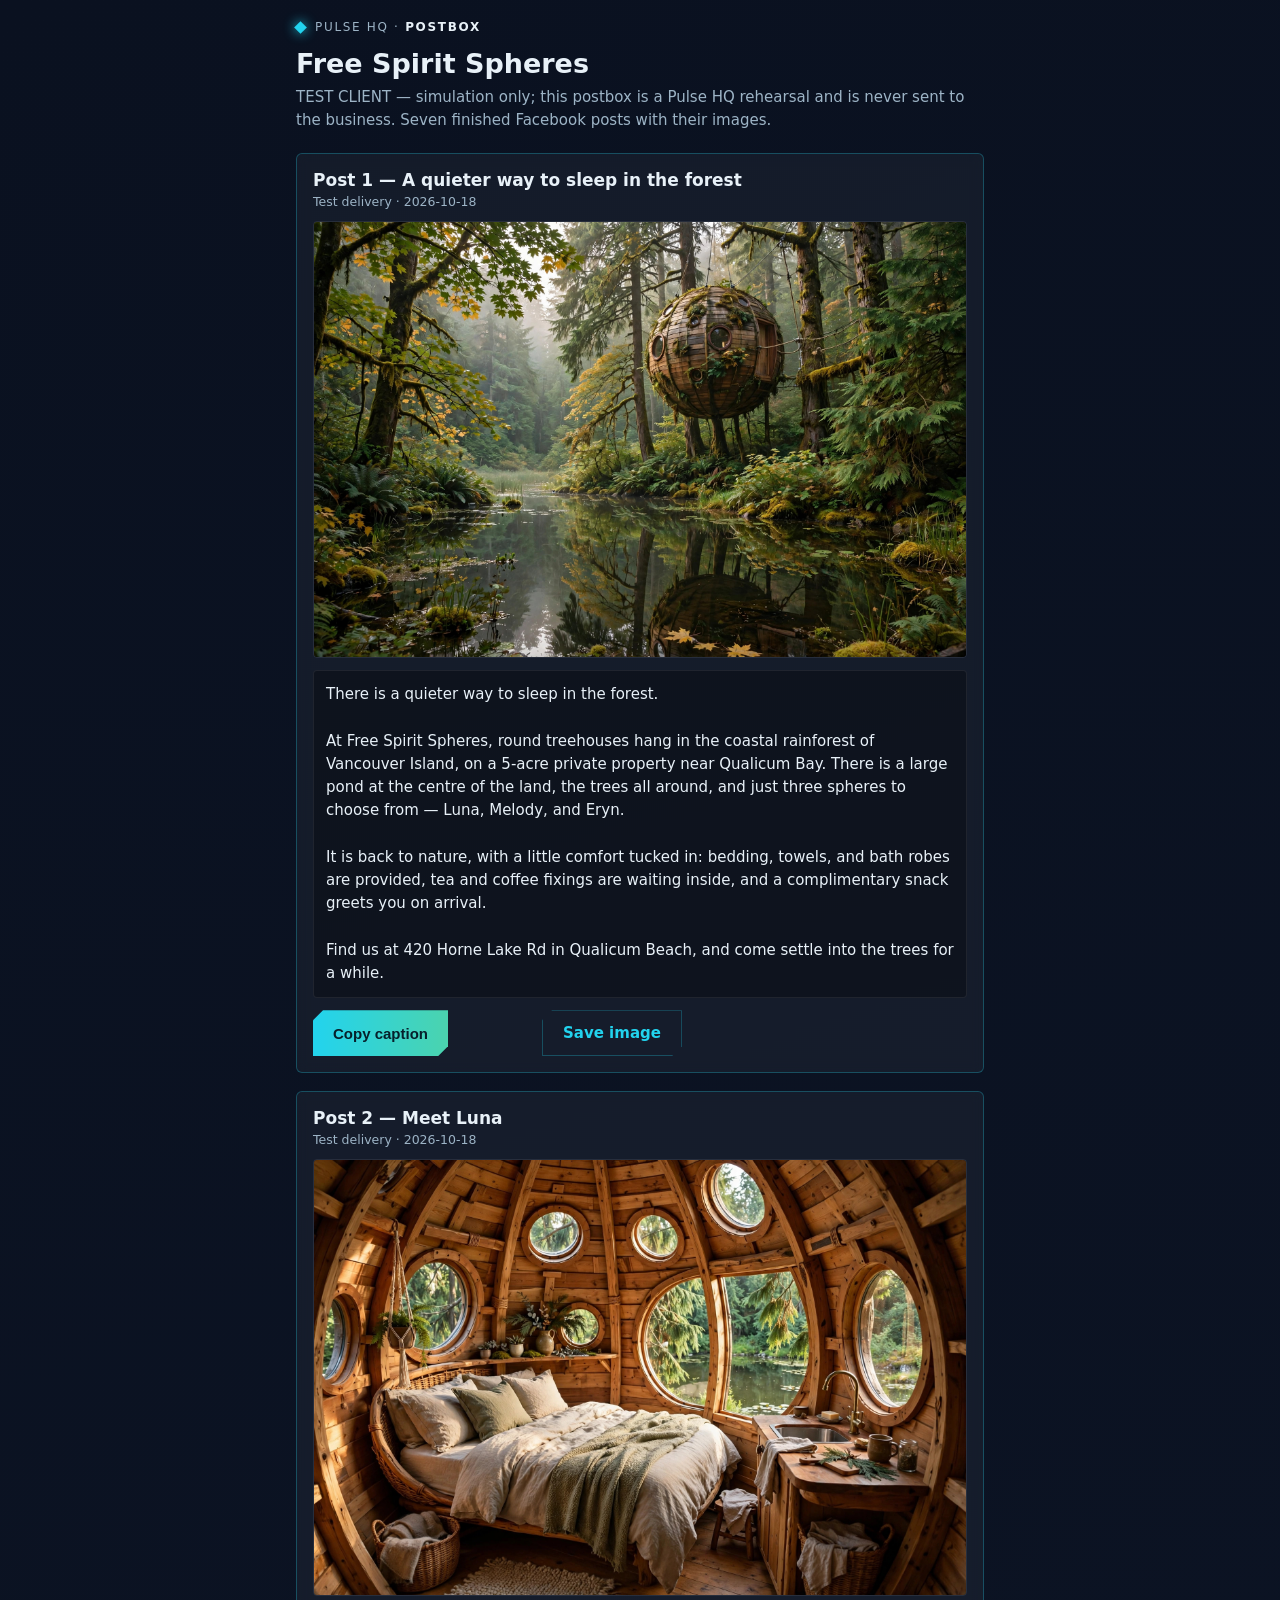
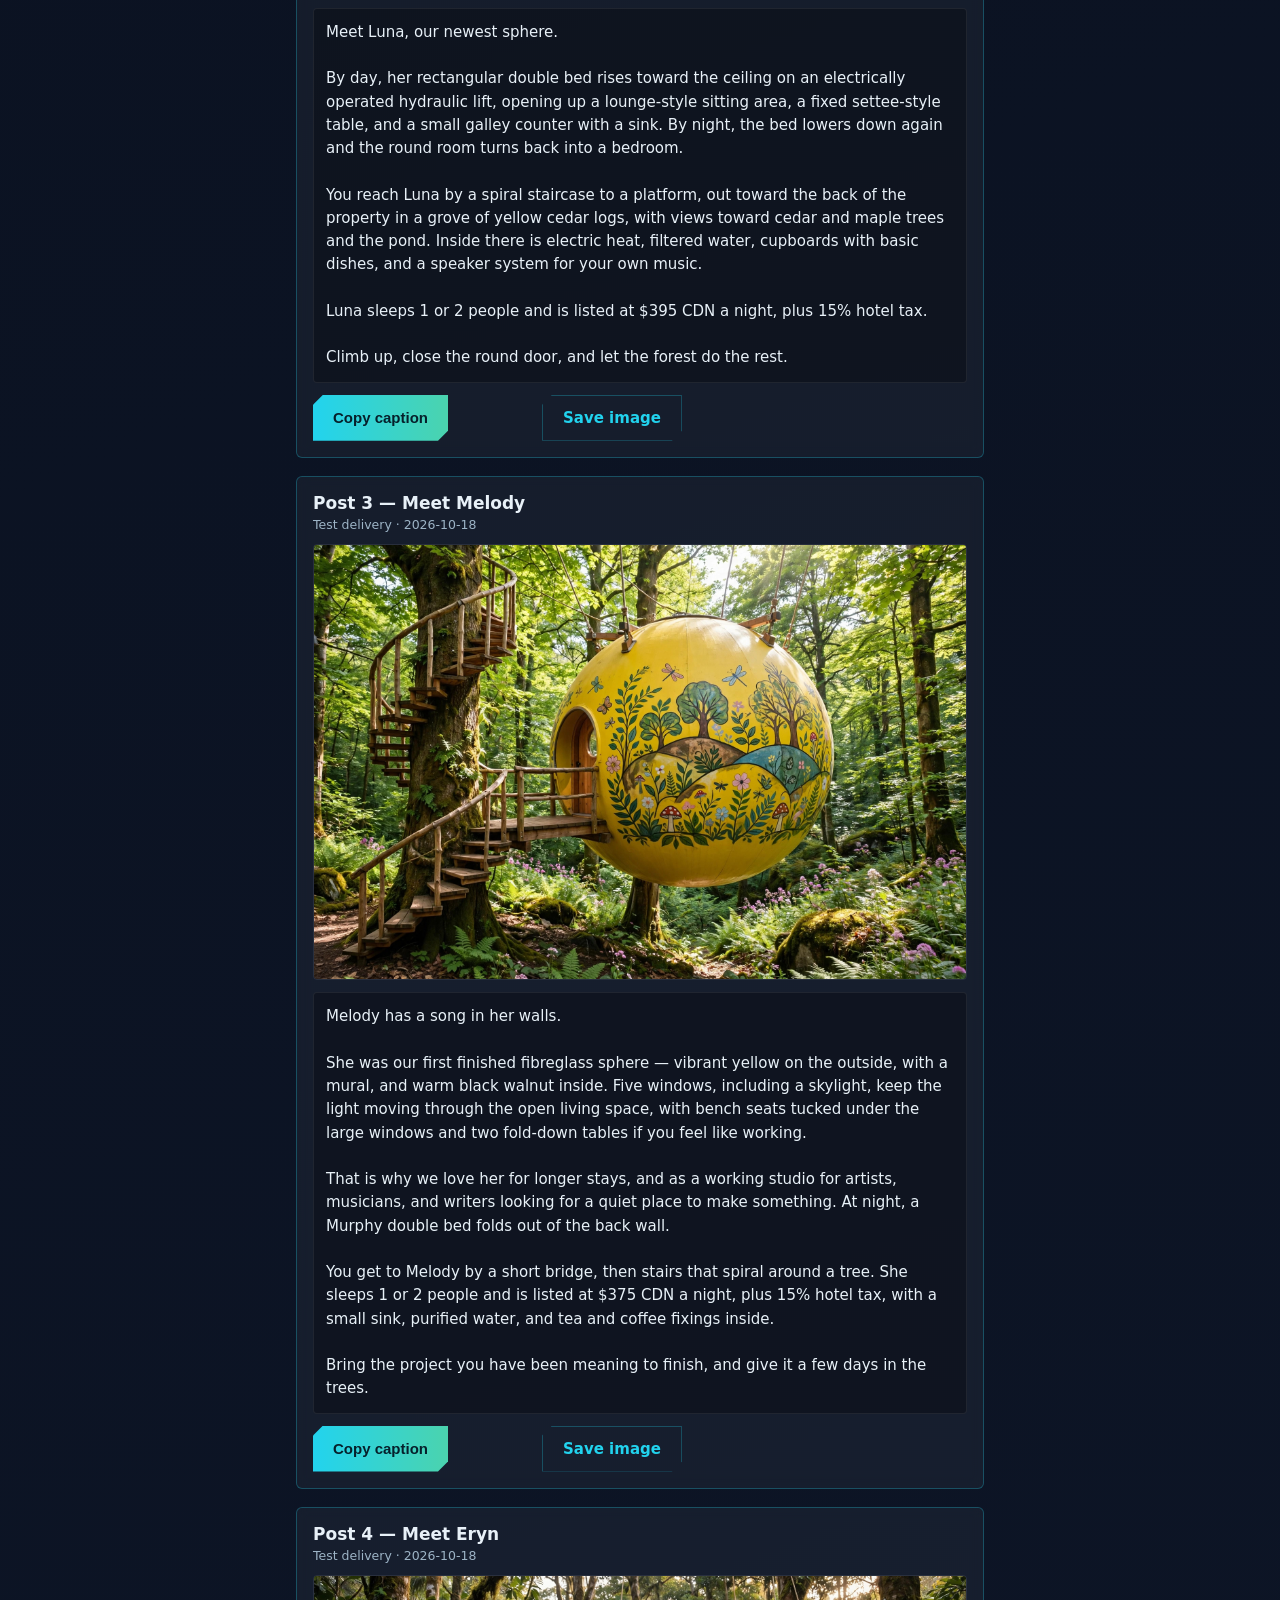
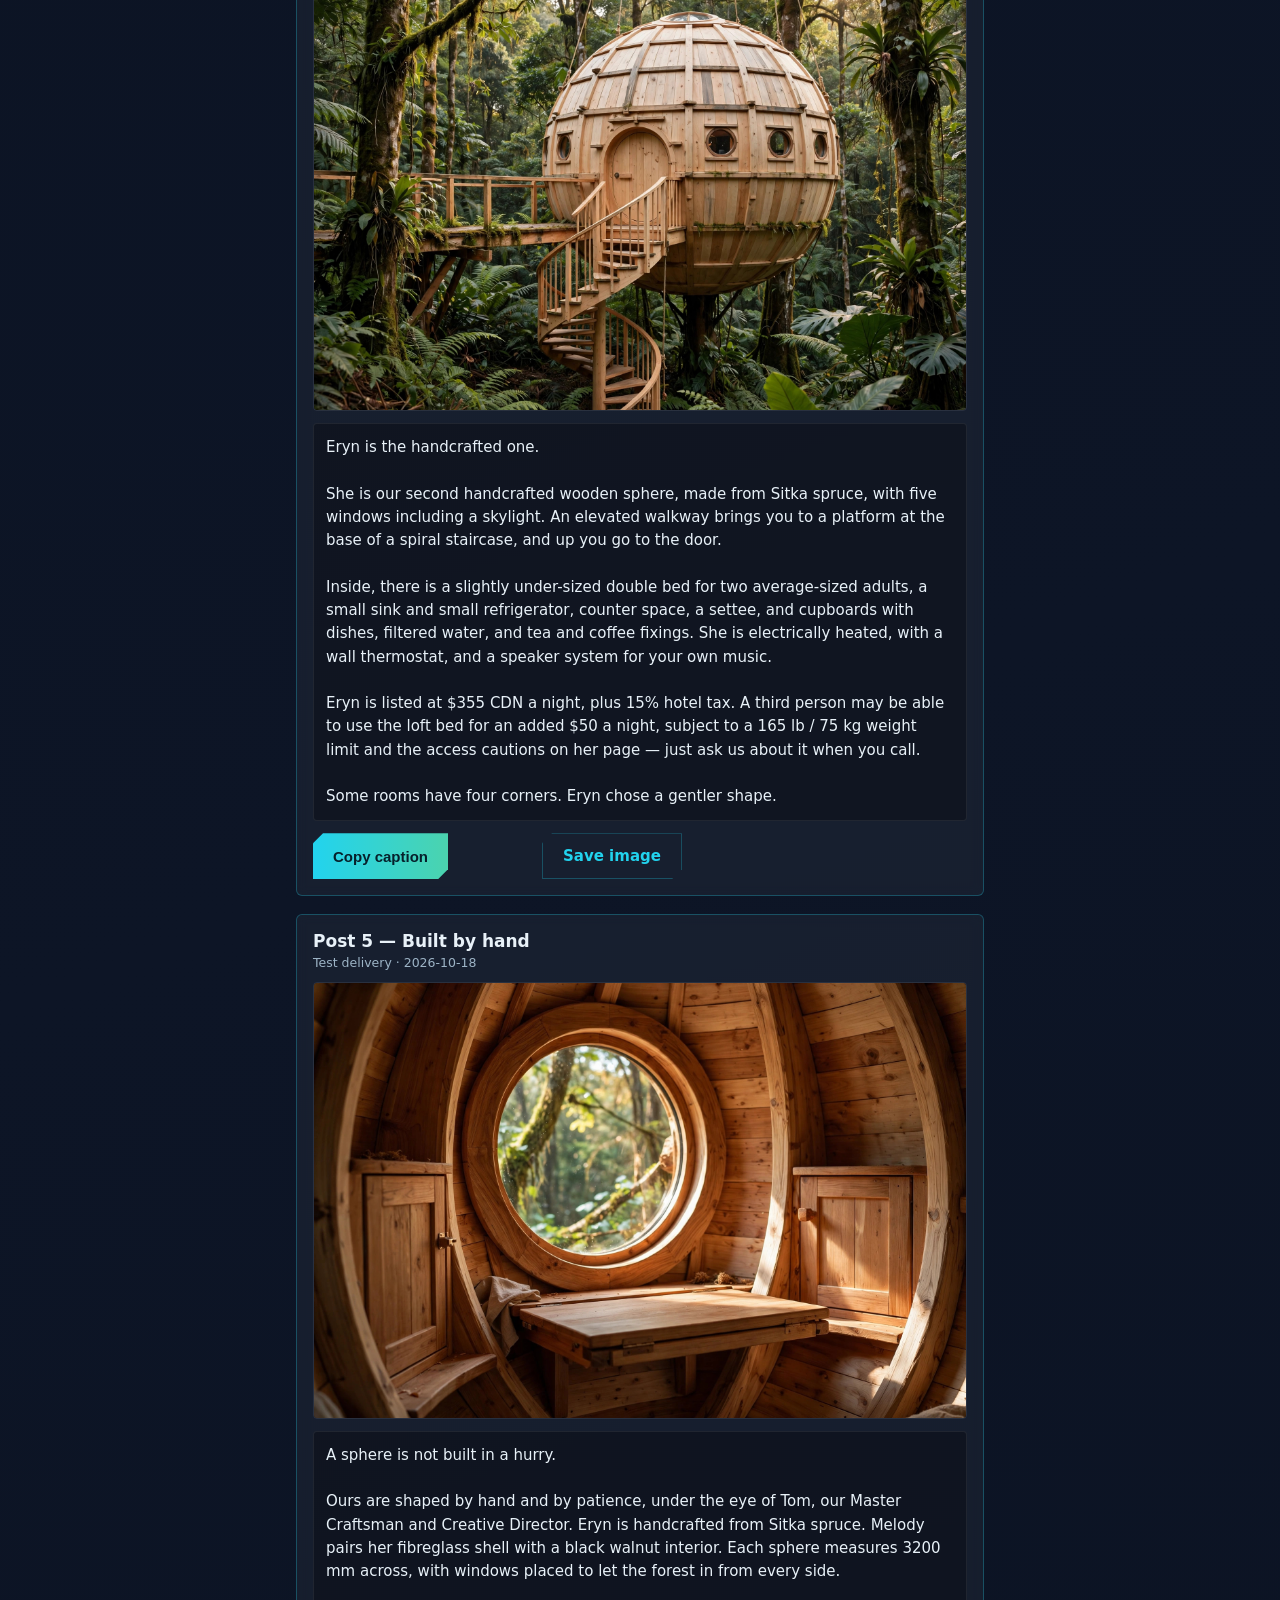
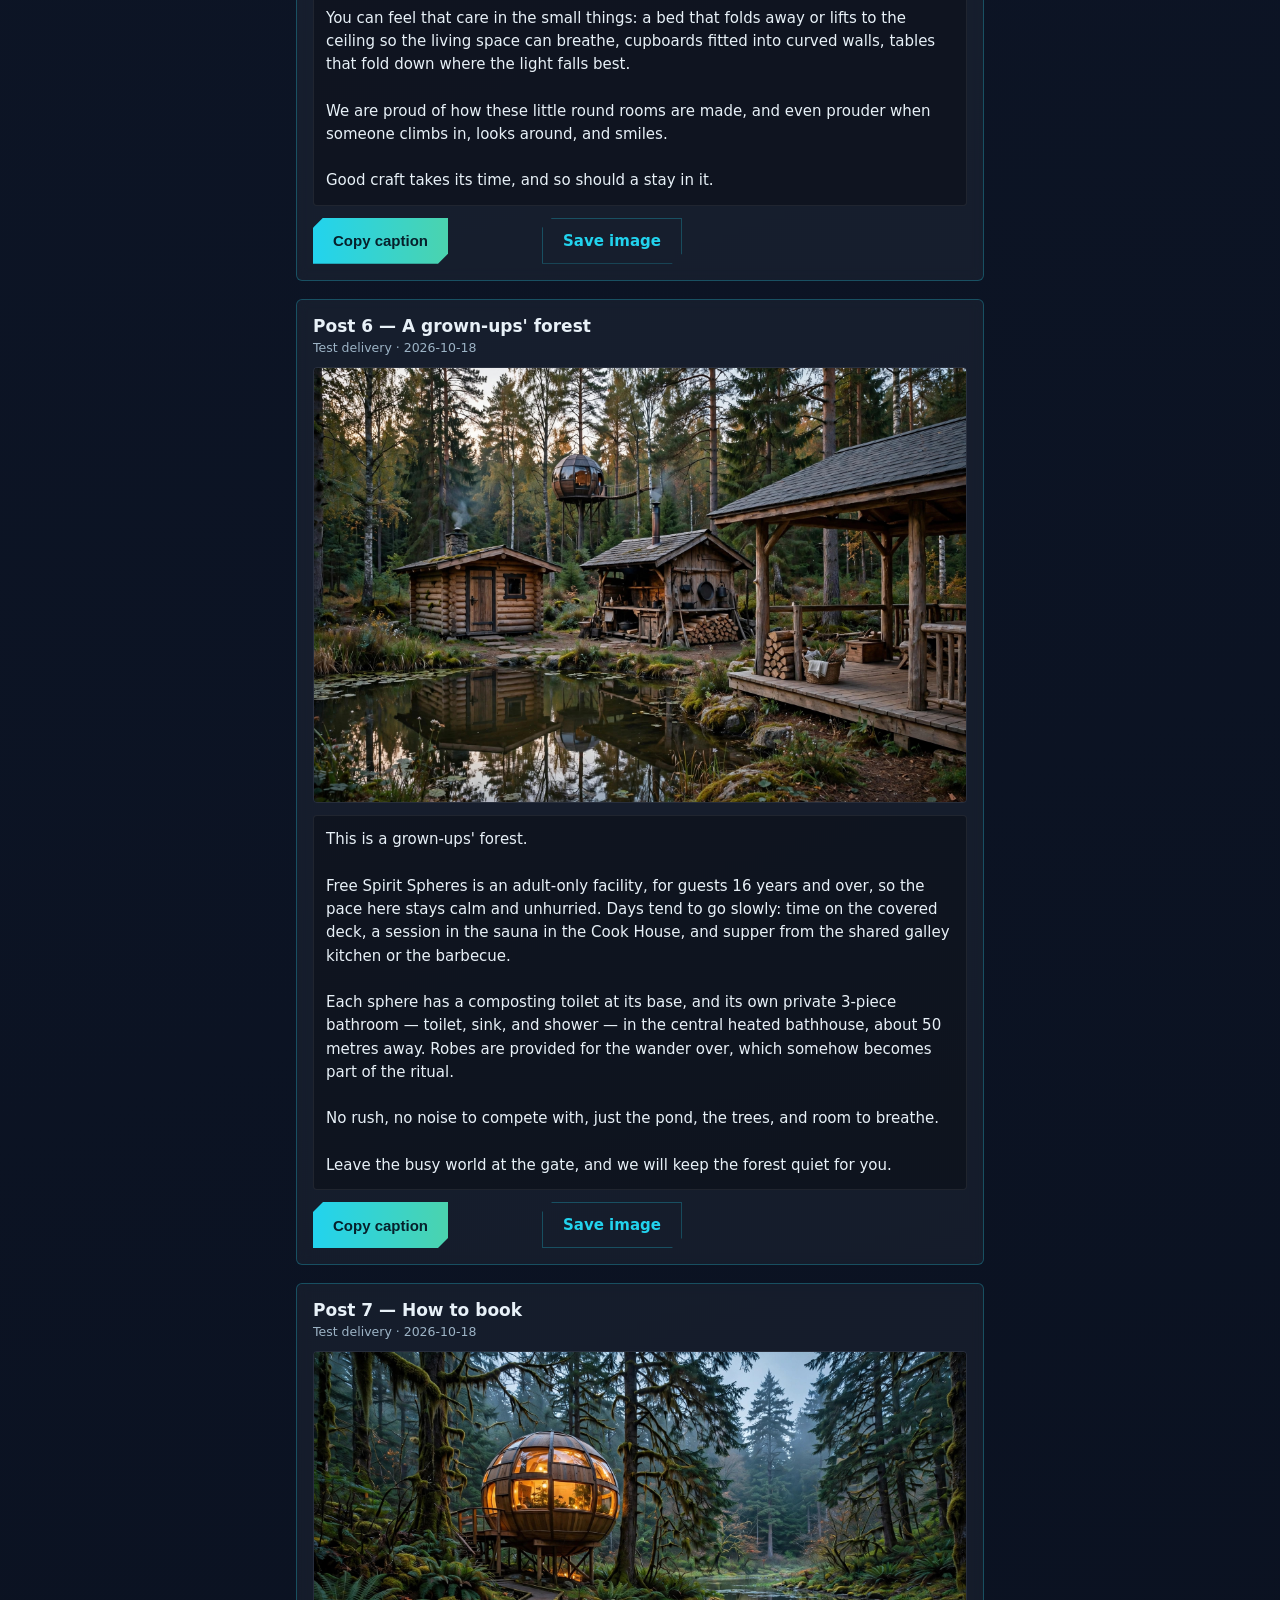
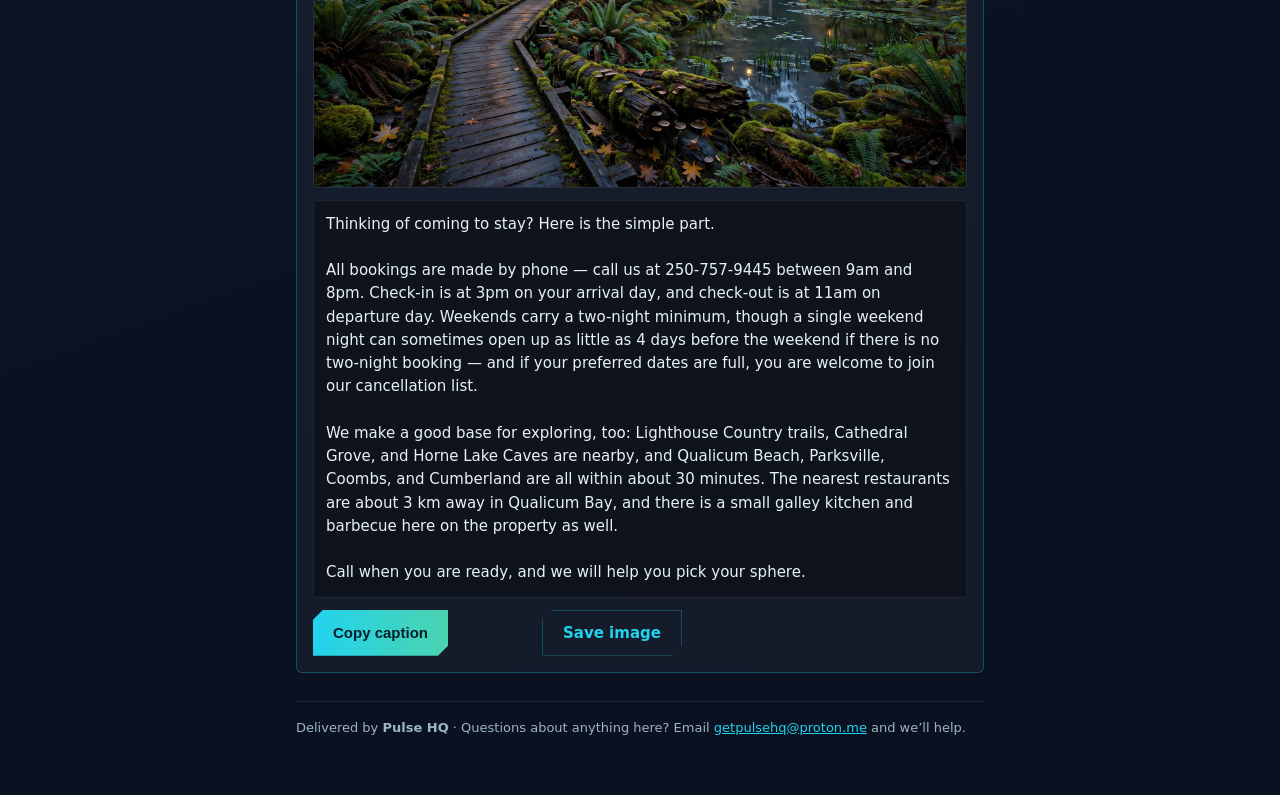
==== c/IZB1M7YpgMzMxr4fgyVjCo2X/index.html @ 6f911883 "Client Postbox test run: main door + Eagle Valley, Support Group, Free Spirit Spheres postboxes" ====
<!DOCTYPE html>
<html lang="en">
<head>
<meta charset="utf-8">
<meta name="viewport" content="width=device-width, initial-scale=1">
<meta name="robots" content="noindex, nofollow">
<title>Free Spirit Spheres — Pulse HQ Postbox</title>
<link rel="stylesheet" href="../../assets/postbox.css">
</head>
<body>
<div class="wrap">
<div class="brand"><span class="dot"></span><span>Pulse HQ &middot; <b>Postbox</b></span></div>
<h1>Free Spirit Spheres</h1>
<p class="sub">TEST CLIENT — simulation only; this postbox is a Pulse HQ rehearsal and is never sent to the business. Seven finished Facebook posts with their images.</p>
<div class="card"><h2>Post 1 — A quieter way to sleep in the forest</h2><p class="when">Test delivery · 2026-10-18</p>
<img src="img/free-spirit-spheres-post1-forest-setting.jpg" alt="Post 1 — A quieter way to sleep in the forest">
<div class="caption">There is a quieter way to sleep in the forest.

At Free Spirit Spheres, round treehouses hang in the coastal rainforest of Vancouver Island, on a 5-acre private property near Qualicum Bay. There is a large pond at the centre of the land, the trees all around, and just three spheres to choose from — Luna, Melody, and Eryn.

It is back to nature, with a little comfort tucked in: bedding, towels, and bath robes are provided, tea and coffee fixings are waiting inside, and a complimentary snack greets you on arrival.

Find us at 420 Horne Lake Rd in Qualicum Beach, and come settle into the trees for a while.</div>
<div class="actions">
<button class="btn" onclick="copyCaption(this)">Copy caption</button><span class="copied"></span>
<a class="btn ghost" href="img/free-spirit-spheres-post1-forest-setting.jpg" download>Save image</a>
</div></div>
<div class="card"><h2>Post 2 — Meet Luna</h2><p class="when">Test delivery · 2026-10-18</p>
<img src="img/free-spirit-spheres-post2-luna-interior.jpg" alt="Post 2 — Meet Luna">
<div class="caption">Meet Luna, our newest sphere.

By day, her rectangular double bed rises toward the ceiling on an electrically operated hydraulic lift, opening up a lounge-style sitting area, a fixed settee-style table, and a small galley counter with a sink. By night, the bed lowers down again and the round room turns back into a bedroom.

You reach Luna by a spiral staircase to a platform, out toward the back of the property in a grove of yellow cedar logs, with views toward cedar and maple trees and the pond. Inside there is electric heat, filtered water, cupboards with basic dishes, and a speaker system for your own music.

Luna sleeps 1 or 2 people and is listed at $395 CDN a night, plus 15% hotel tax.

Climb up, close the round door, and let the forest do the rest.</div>
<div class="actions">
<button class="btn" onclick="copyCaption(this)">Copy caption</button><span class="copied"></span>
<a class="btn ghost" href="img/free-spirit-spheres-post2-luna-interior.jpg" download>Save image</a>
</div></div>
<div class="card"><h2>Post 3 — Meet Melody</h2><p class="when">Test delivery · 2026-10-18</p>
<img src="img/free-spirit-spheres-post3-melody-exterior.jpg" alt="Post 3 — Meet Melody">
<div class="caption">Melody has a song in her walls.

She was our first finished fibreglass sphere — vibrant yellow on the outside, with a mural, and warm black walnut inside. Five windows, including a skylight, keep the light moving through the open living space, with bench seats tucked under the large windows and two fold-down tables if you feel like working.

That is why we love her for longer stays, and as a working studio for artists, musicians, and writers looking for a quiet place to make something. At night, a Murphy double bed folds out of the back wall.

You get to Melody by a short bridge, then stairs that spiral around a tree. She sleeps 1 or 2 people and is listed at $375 CDN a night, plus 15% hotel tax, with a small sink, purified water, and tea and coffee fixings inside.

Bring the project you have been meaning to finish, and give it a few days in the trees.</div>
<div class="actions">
<button class="btn" onclick="copyCaption(this)">Copy caption</button><span class="copied"></span>
<a class="btn ghost" href="img/free-spirit-spheres-post3-melody-exterior.jpg" download>Save image</a>
</div></div>
<div class="card"><h2>Post 4 — Meet Eryn</h2><p class="when">Test delivery · 2026-10-18</p>
<img src="img/free-spirit-spheres-post4-eryn-walkway.jpg" alt="Post 4 — Meet Eryn">
<div class="caption">Eryn is the handcrafted one.

She is our second handcrafted wooden sphere, made from Sitka spruce, with five windows including a skylight. An elevated walkway brings you to a platform at the base of a spiral staircase, and up you go to the door.

Inside, there is a slightly under-sized double bed for two average-sized adults, a small sink and small refrigerator, counter space, a settee, and cupboards with dishes, filtered water, and tea and coffee fixings. She is electrically heated, with a wall thermostat, and a speaker system for your own music.

Eryn is listed at $355 CDN a night, plus 15% hotel tax. A third person may be able to use the loft bed for an added $50 a night, subject to a 165 lb / 75 kg weight limit and the access cautions on her page — just ask us about it when you call.

Some rooms have four corners. Eryn chose a gentler shape.</div>
<div class="actions">
<button class="btn" onclick="copyCaption(this)">Copy caption</button><span class="copied"></span>
<a class="btn ghost" href="img/free-spirit-spheres-post4-eryn-walkway.jpg" download>Save image</a>
</div></div>
<div class="card"><h2>Post 5 — Built by hand</h2><p class="when">Test delivery · 2026-10-18</p>
<img src="img/free-spirit-spheres-post5-craftsmanship-detail.jpg" alt="Post 5 — Built by hand">
<div class="caption">A sphere is not built in a hurry.

Ours are shaped by hand and by patience, under the eye of Tom, our Master Craftsman and Creative Director. Eryn is handcrafted from Sitka spruce. Melody pairs her fibreglass shell with a black walnut interior. Each sphere measures 3200 mm across, with windows placed to let the forest in from every side.

You can feel that care in the small things: a bed that folds away or lifts to the ceiling so the living space can breathe, cupboards fitted into curved walls, tables that fold down where the light falls best.

We are proud of how these little round rooms are made, and even prouder when someone climbs in, looks around, and smiles.

Good craft takes its time, and so should a stay in it.</div>
<div class="actions">
<button class="btn" onclick="copyCaption(this)">Copy caption</button><span class="copied"></span>
<a class="btn ghost" href="img/free-spirit-spheres-post5-craftsmanship-detail.jpg" download>Save image</a>
</div></div>
<div class="card"><h2>Post 6 — A grown-ups&#x27; forest</h2><p class="when">Test delivery · 2026-10-18</p>
<img src="img/free-spirit-spheres-post6-amenities-deck.jpg" alt="Post 6 — A grown-ups&#x27; forest">
<div class="caption">This is a grown-ups&#x27; forest.

Free Spirit Spheres is an adult-only facility, for guests 16 years and over, so the pace here stays calm and unhurried. Days tend to go slowly: time on the covered deck, a session in the sauna in the Cook House, and supper from the shared galley kitchen or the barbecue.

Each sphere has a composting toilet at its base, and its own private 3-piece bathroom — toilet, sink, and shower — in the central heated bathhouse, about 50 metres away. Robes are provided for the wander over, which somehow becomes part of the ritual.

No rush, no noise to compete with, just the pond, the trees, and room to breathe.

Leave the busy world at the gate, and we will keep the forest quiet for you.</div>
<div class="actions">
<button class="btn" onclick="copyCaption(this)">Copy caption</button><span class="copied"></span>
<a class="btn ghost" href="img/free-spirit-spheres-post6-amenities-deck.jpg" download>Save image</a>
</div></div>
<div class="card"><h2>Post 7 — How to book</h2><p class="when">Test delivery · 2026-10-18</p>
<img src="img/free-spirit-spheres-post7-dusk-invitation.jpg" alt="Post 7 — How to book">
<div class="caption">Thinking of coming to stay? Here is the simple part.

All bookings are made by phone — call us at 250-757-9445 between 9am and 8pm. Check-in is at 3pm on your arrival day, and check-out is at 11am on departure day. Weekends carry a two-night minimum, though a single weekend night can sometimes open up as little as 4 days before the weekend if there is no two-night booking — and if your preferred dates are full, you are welcome to join our cancellation list.

We make a good base for exploring, too: Lighthouse Country trails, Cathedral Grove, and Horne Lake Caves are nearby, and Qualicum Beach, Parksville, Coombs, and Cumberland are all within about 30 minutes. The nearest restaurants are about 3 km away in Qualicum Bay, and there is a small galley kitchen and barbecue here on the property as well.

Call when you are ready, and we will help you pick your sphere.</div>
<div class="actions">
<button class="btn" onclick="copyCaption(this)">Copy caption</button><span class="copied"></span>
<a class="btn ghost" href="img/free-spirit-spheres-post7-dusk-invitation.jpg" download>Save image</a>
</div></div>
<div class="foot">Delivered by <b>Pulse HQ</b> &middot; Questions about anything here?
Email <a href="mailto:getpulsehq@proton.me">getpulsehq@proton.me</a> and we&rsquo;ll help.</div>
</div>
<script src="../../assets/postbox.js"></script>
</body>
</html>
---- assets/postbox.css ----
:root{
  --bg0:#0a1120; --bg1:#0d1526; --cyan:#22d3ee; --mint:#4bd3ae; --violet:#8b7cf6;
  --ink:#e8f1f8; --dim:#9db4c6; --glass:rgba(255,255,255,.045); --line:rgba(34,211,238,.28);
}
*{box-sizing:border-box}
body{margin:0;font-family:system-ui,-apple-system,"Segoe UI",Roboto,sans-serif;color:var(--ink);
  background:linear-gradient(160deg,var(--bg0),var(--bg1) 55%,#0a1120);min-height:100vh}
.wrap{max-width:720px;margin:0 auto;padding:20px 16px 56px}
.brand{display:flex;align-items:center;gap:10px;letter-spacing:.14em;font-size:12px;color:var(--dim);
  text-transform:uppercase}
.brand b{color:var(--ink)}
.dot{width:9px;height:9px;background:var(--cyan);transform:rotate(45deg);
  box-shadow:0 0 12px var(--cyan)}
h1{font-size:27px;line-height:1.2;margin:14px 0 6px;font-weight:700}
.sub{color:var(--dim);font-size:15px;line-height:1.5;margin:0 0 22px}
.card{background:var(--glass);border:1px solid var(--line);border-radius:6px;
  padding:16px;margin:0 0 18px;backdrop-filter:blur(6px)}
.card h2{font-size:17px;margin:0 0 4px}
.when{color:var(--dim);font-size:12.5px;margin:0 0 12px}
.card img{width:100%;height:auto;display:block;border-radius:4px;border:1px solid rgba(255,255,255,.08)}
.caption{white-space:pre-wrap;word-wrap:break-word;font-size:15px;line-height:1.55;
  background:rgba(0,0,0,.28);border:1px solid rgba(255,255,255,.07);border-radius:4px;
  padding:12px;margin:12px 0}
.note{color:var(--mint);font-size:13.5px;line-height:1.5;margin:10px 0 0}
.actions{display:flex;gap:10px;flex-wrap:wrap;margin-top:12px}
.btn{appearance:none;border:0;cursor:pointer;text-decoration:none;display:inline-block;
  font-size:15px;font-weight:600;padding:13px 20px;color:#06202b;
  background:linear-gradient(90deg,var(--cyan),var(--mint));
  clip-path:polygon(10px 0,100% 0,100% calc(100% - 10px),calc(100% - 10px) 100%,0 100%,0 10px)}
.btn.ghost{background:transparent;color:var(--cyan);border:1px solid var(--line);
  clip-path:polygon(10px 0,100% 0,100% calc(100% - 10px),calc(100% - 10px) 100%,0 100%,0 10px)}
.btn:active{transform:translateY(1px)}
.foot{color:var(--dim);font-size:13px;line-height:1.6;margin-top:28px;border-top:1px solid rgba(255,255,255,.08);
  padding-top:16px}
.foot a{color:var(--cyan)}
.copied{color:var(--mint);font-size:13.5px;align-self:center;min-width:74px}
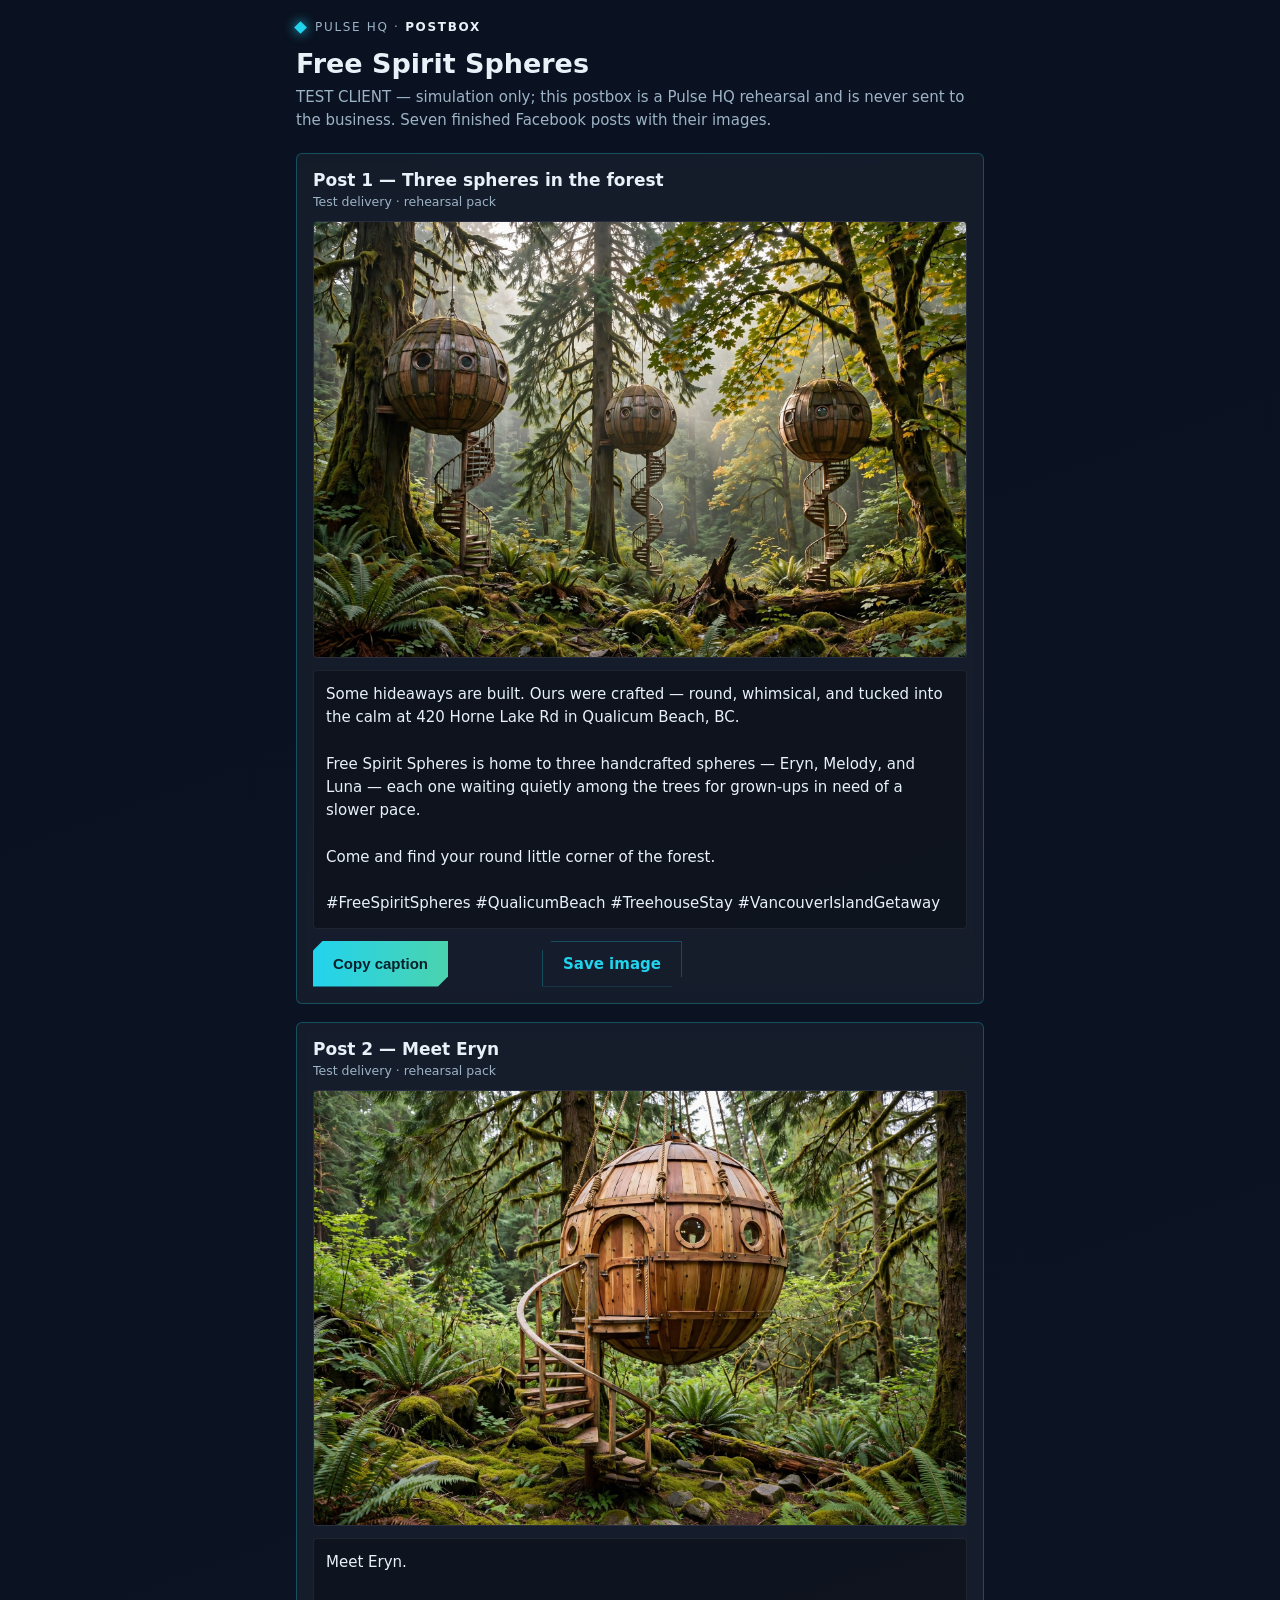
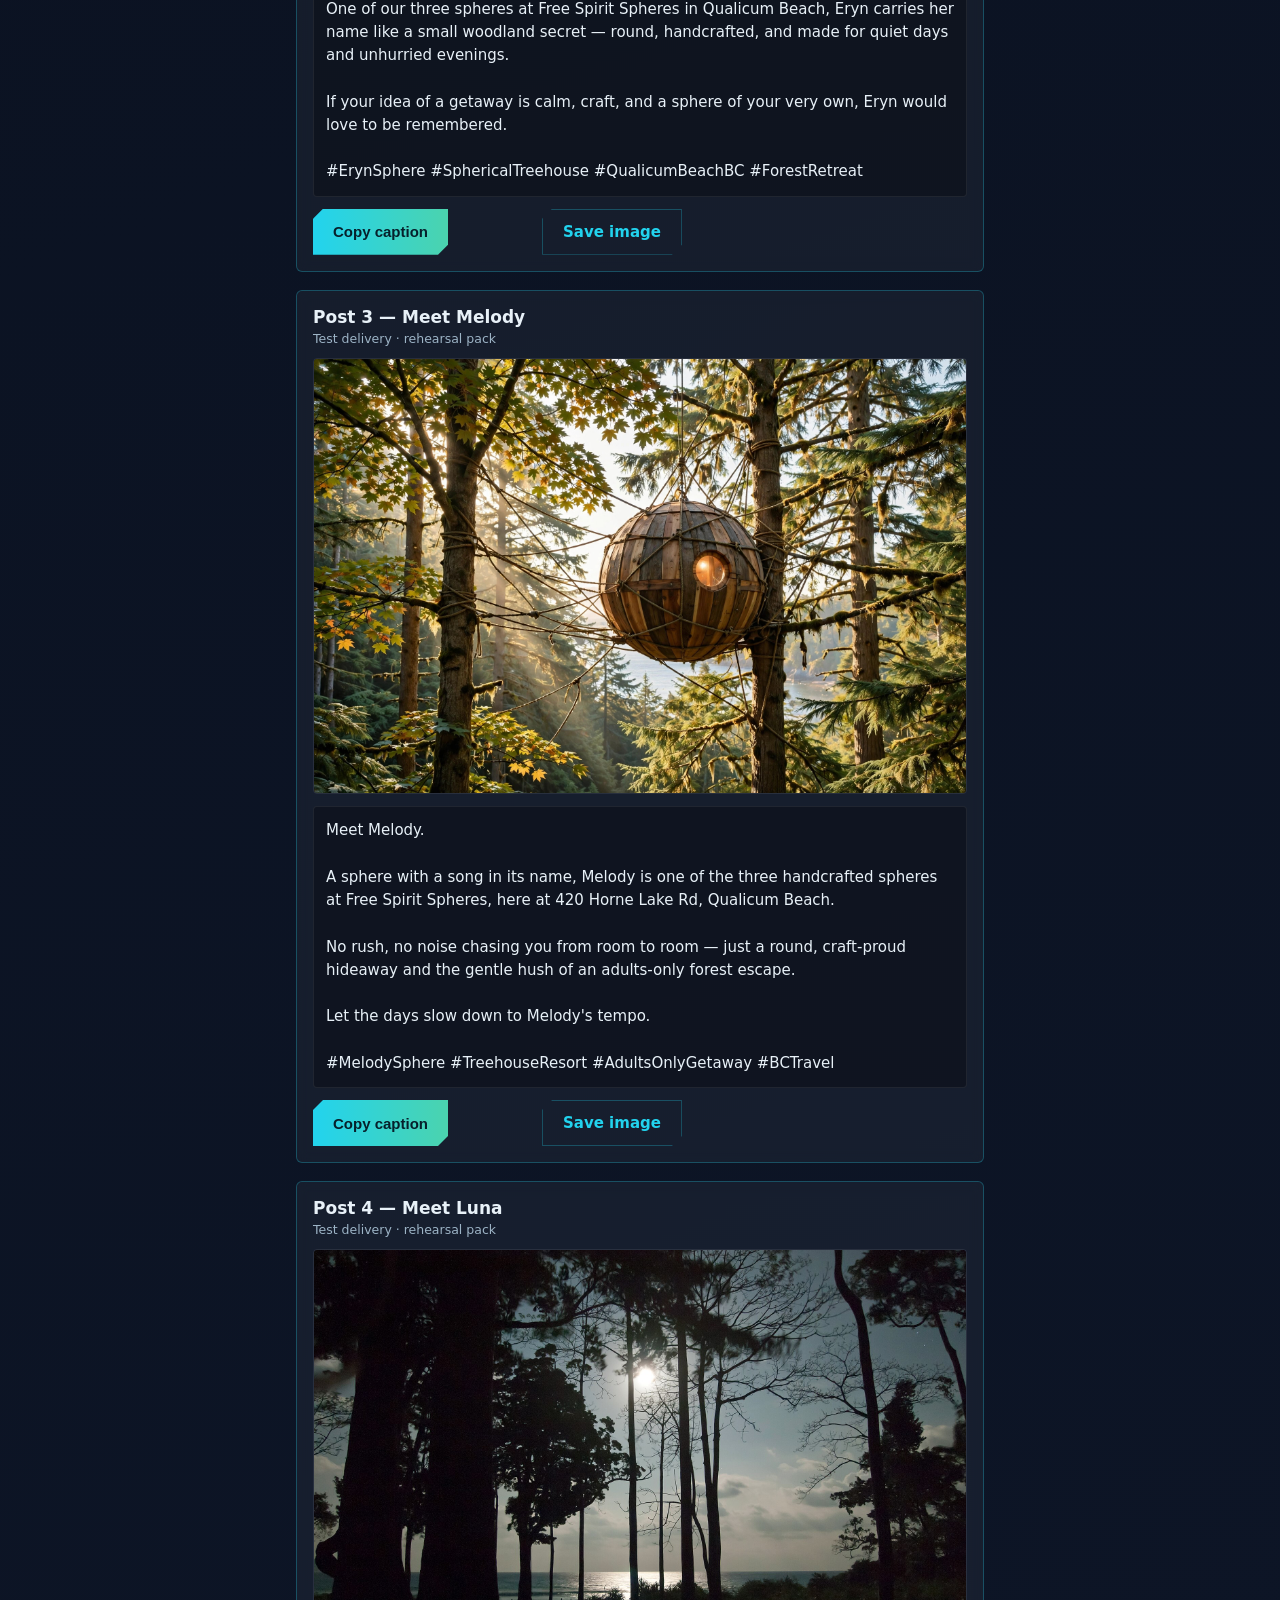
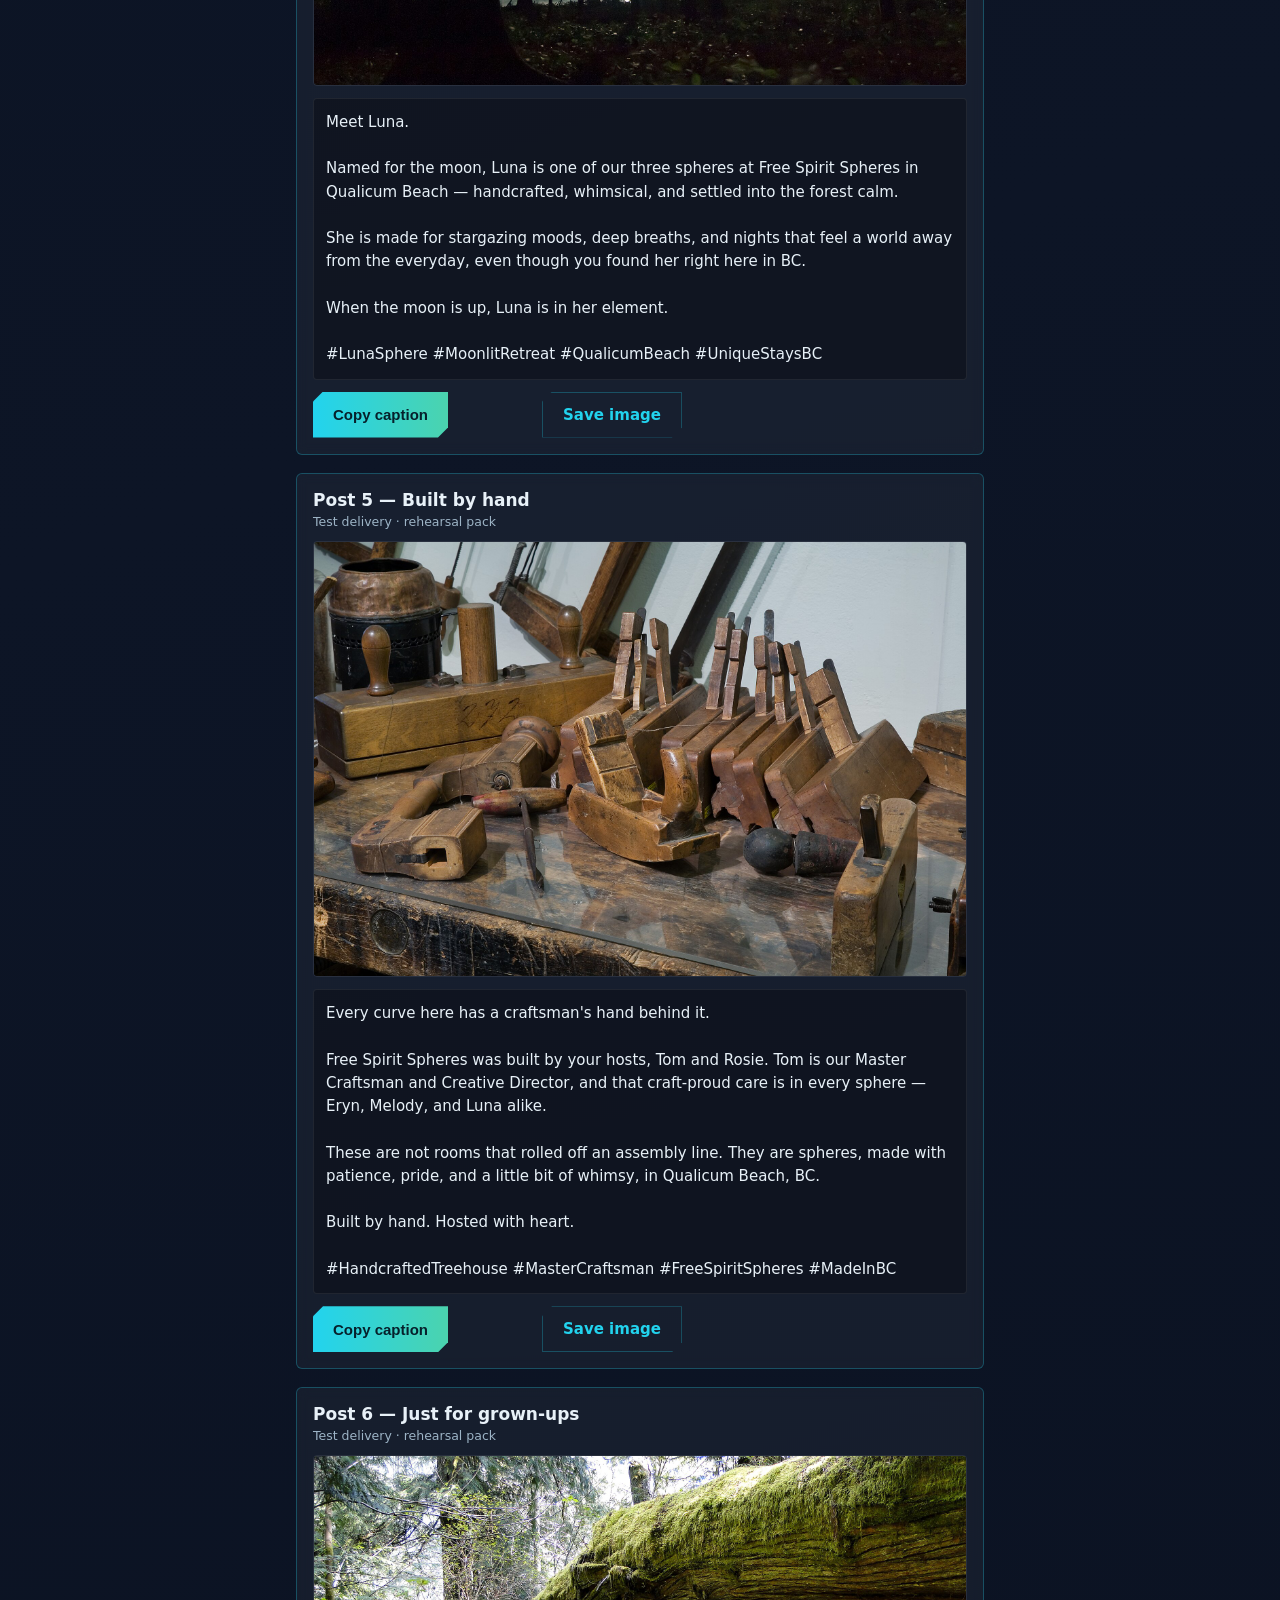
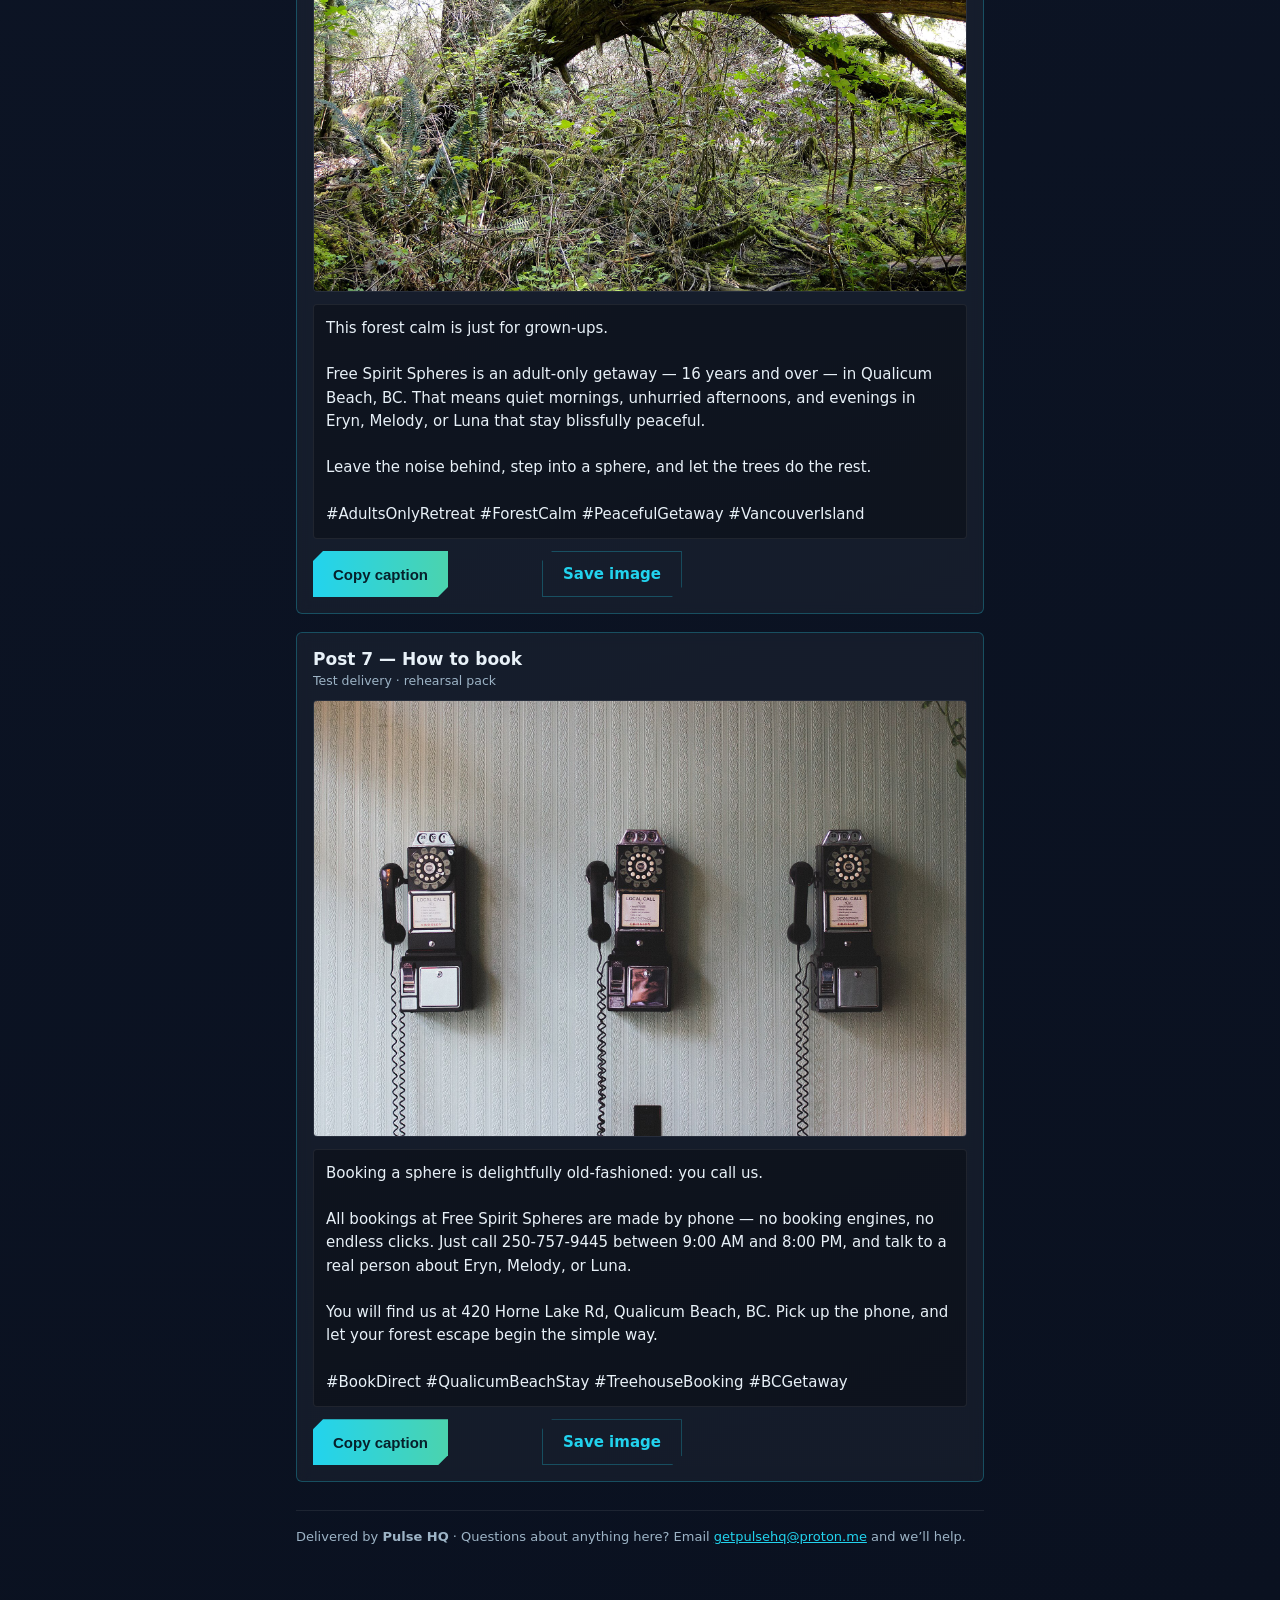
==== commit 5628a3c6: "Ben phone-test fixes: Spheres posts now the hashtag set; front door copy warmed up" ====
--- a/c/IZB1M7YpgMzMxr4fgyVjCo2X/index.html
+++ b/c/IZB1M7YpgMzMxr4fgyVjCo2X/index.html
@@ -12,106 +12,102 @@
 <div class="brand"><span class="dot"></span><span>Pulse HQ &middot; <b>Postbox</b></span></div>
 <h1>Free Spirit Spheres</h1>
 <p class="sub">TEST CLIENT — simulation only; this postbox is a Pulse HQ rehearsal and is never sent to the business. Seven finished Facebook posts with their images.</p>
-<div class="card"><h2>Post 1 — A quieter way to sleep in the forest</h2><p class="when">Test delivery · 2026-10-18</p>
-<img src="img/free-spirit-spheres-post1-forest-setting.jpg" alt="Post 1 — A quieter way to sleep in the forest">
-<div class="caption">There is a quieter way to sleep in the forest.
+<div class="card"><h2>Post 1 — Three spheres in the forest</h2><p class="when">Test delivery · rehearsal pack</p>
+<img src="img/post1-three-spheres-forest.jpg" alt="Post 1 — Three spheres in the forest">
+<div class="caption">Some hideaways are built. Ours were crafted — round, whimsical, and tucked into the calm at 420 Horne Lake Rd in Qualicum Beach, BC.
 
-At Free Spirit Spheres, round treehouses hang in the coastal rainforest of Vancouver Island, on a 5-acre private property near Qualicum Bay. There is a large pond at the centre of the land, the trees all around, and just three spheres to choose from — Luna, Melody, and Eryn.
+Free Spirit Spheres is home to three handcrafted spheres — Eryn, Melody, and Luna — each one waiting quietly among the trees for grown-ups in need of a slower pace.
 
-It is back to nature, with a little comfort tucked in: bedding, towels, and bath robes are provided, tea and coffee fixings are waiting inside, and a complimentary snack greets you on arrival.
+Come and find your round little corner of the forest.
 
-Find us at 420 Horne Lake Rd in Qualicum Beach, and come settle into the trees for a while.</div>
+#FreeSpiritSpheres #QualicumBeach #TreehouseStay #VancouverIslandGetaway</div>
 <div class="actions">
 <button class="btn" onclick="copyCaption(this)">Copy caption</button><span class="copied"></span>
-<a class="btn ghost" href="img/free-spirit-spheres-post1-forest-setting.jpg" download>Save image</a>
+<a class="btn ghost" href="img/post1-three-spheres-forest.jpg" download>Save image</a>
 </div></div>
-<div class="card"><h2>Post 2 — Meet Luna</h2><p class="when">Test delivery · 2026-10-18</p>
-<img src="img/free-spirit-spheres-post2-luna-interior.jpg" alt="Post 2 — Meet Luna">
-<div class="caption">Meet Luna, our newest sphere.
+<div class="card"><h2>Post 2 — Meet Eryn</h2><p class="when">Test delivery · rehearsal pack</p>
+<img src="img/post2-eryn-sphere.jpg" alt="Post 2 — Meet Eryn">
+<div class="caption">Meet Eryn.
 
-By day, her rectangular double bed rises toward the ceiling on an electrically operated hydraulic lift, opening up a lounge-style sitting area, a fixed settee-style table, and a small galley counter with a sink. By night, the bed lowers down again and the round room turns back into a bedroom.
+One of our three spheres at Free Spirit Spheres in Qualicum Beach, Eryn carries her name like a small woodland secret — round, handcrafted, and made for quiet days and unhurried evenings.
 
-You reach Luna by a spiral staircase to a platform, out toward the back of the property in a grove of yellow cedar logs, with views toward cedar and maple trees and the pond. Inside there is electric heat, filtered water, cupboards with basic dishes, and a speaker system for your own music.
+If your idea of a getaway is calm, craft, and a sphere of your very own, Eryn would love to be remembered.
 
-Luna sleeps 1 or 2 people and is listed at $395 CDN a night, plus 15% hotel tax.
-
-Climb up, close the round door, and let the forest do the rest.</div>
+#ErynSphere #SphericalTreehouse #QualicumBeachBC #ForestRetreat</div>
 <div class="actions">
 <button class="btn" onclick="copyCaption(this)">Copy caption</button><span class="copied"></span>
-<a class="btn ghost" href="img/free-spirit-spheres-post2-luna-interior.jpg" download>Save image</a>
+<a class="btn ghost" href="img/post2-eryn-sphere.jpg" download>Save image</a>
 </div></div>
-<div class="card"><h2>Post 3 — Meet Melody</h2><p class="when">Test delivery · 2026-10-18</p>
-<img src="img/free-spirit-spheres-post3-melody-exterior.jpg" alt="Post 3 — Meet Melody">
-<div class="caption">Melody has a song in her walls.
+<div class="card"><h2>Post 3 — Meet Melody</h2><p class="when">Test delivery · rehearsal pack</p>
+<img src="img/post3-melody-sphere.jpg" alt="Post 3 — Meet Melody">
+<div class="caption">Meet Melody.
 
-She was our first finished fibreglass sphere — vibrant yellow on the outside, with a mural, and warm black walnut inside. Five windows, including a skylight, keep the light moving through the open living space, with bench seats tucked under the large windows and two fold-down tables if you feel like working.
+A sphere with a song in its name, Melody is one of the three handcrafted spheres at Free Spirit Spheres, here at 420 Horne Lake Rd, Qualicum Beach.
 
-That is why we love her for longer stays, and as a working studio for artists, musicians, and writers looking for a quiet place to make something. At night, a Murphy double bed folds out of the back wall.
+No rush, no noise chasing you from room to room — just a round, craft-proud hideaway and the gentle hush of an adults-only forest escape.
 
-You get to Melody by a short bridge, then stairs that spiral around a tree. She sleeps 1 or 2 people and is listed at $375 CDN a night, plus 15% hotel tax, with a small sink, purified water, and tea and coffee fixings inside.
+Let the days slow down to Melody&#x27;s tempo.
 
-Bring the project you have been meaning to finish, and give it a few days in the trees.</div>
+#MelodySphere #TreehouseResort #AdultsOnlyGetaway #BCTravel</div>
 <div class="actions">
 <button class="btn" onclick="copyCaption(this)">Copy caption</button><span class="copied"></span>
-<a class="btn ghost" href="img/free-spirit-spheres-post3-melody-exterior.jpg" download>Save image</a>
+<a class="btn ghost" href="img/post3-melody-sphere.jpg" download>Save image</a>
 </div></div>
-<div class="card"><h2>Post 4 — Meet Eryn</h2><p class="when">Test delivery · 2026-10-18</p>
-<img src="img/free-spirit-spheres-post4-eryn-walkway.jpg" alt="Post 4 — Meet Eryn">
-<div class="caption">Eryn is the handcrafted one.
+<div class="card"><h2>Post 4 — Meet Luna</h2><p class="when">Test delivery · rehearsal pack</p>
+<img src="img/post4-luna-moonlit-forest.jpg" alt="Post 4 — Meet Luna">
+<div class="caption">Meet Luna.
 
-She is our second handcrafted wooden sphere, made from Sitka spruce, with five windows including a skylight. An elevated walkway brings you to a platform at the base of a spiral staircase, and up you go to the door.
+Named for the moon, Luna is one of our three spheres at Free Spirit Spheres in Qualicum Beach — handcrafted, whimsical, and settled into the forest calm.
 
-Inside, there is a slightly under-sized double bed for two average-sized adults, a small sink and small refrigerator, counter space, a settee, and cupboards with dishes, filtered water, and tea and coffee fixings. She is electrically heated, with a wall thermostat, and a speaker system for your own music.
+She is made for stargazing moods, deep breaths, and nights that feel a world away from the everyday, even though you found her right here in BC.
 
-Eryn is listed at $355 CDN a night, plus 15% hotel tax. A third person may be able to use the loft bed for an added $50 a night, subject to a 165 lb / 75 kg weight limit and the access cautions on her page — just ask us about it when you call.
+When the moon is up, Luna is in her element.
 
-Some rooms have four corners. Eryn chose a gentler shape.</div>
+#LunaSphere #MoonlitRetreat #QualicumBeach #UniqueStaysBC</div>
 <div class="actions">
 <button class="btn" onclick="copyCaption(this)">Copy caption</button><span class="copied"></span>
-<a class="btn ghost" href="img/free-spirit-spheres-post4-eryn-walkway.jpg" download>Save image</a>
+<a class="btn ghost" href="img/post4-luna-moonlit-forest.jpg" download>Save image</a>
 </div></div>
-<div class="card"><h2>Post 5 — Built by hand</h2><p class="when">Test delivery · 2026-10-18</p>
-<img src="img/free-spirit-spheres-post5-craftsmanship-detail.jpg" alt="Post 5 — Built by hand">
-<div class="caption">A sphere is not built in a hurry.
+<div class="card"><h2>Post 5 — Built by hand</h2><p class="when">Test delivery · rehearsal pack</p>
+<img src="img/post5-craft-wooden-hand-planes.jpg" alt="Post 5 — Built by hand">
+<div class="caption">Every curve here has a craftsman&#x27;s hand behind it.
 
-Ours are shaped by hand and by patience, under the eye of Tom, our Master Craftsman and Creative Director. Eryn is handcrafted from Sitka spruce. Melody pairs her fibreglass shell with a black walnut interior. Each sphere measures 3200 mm across, with windows placed to let the forest in from every side.
+Free Spirit Spheres was built by your hosts, Tom and Rosie. Tom is our Master Craftsman and Creative Director, and that craft-proud care is in every sphere — Eryn, Melody, and Luna alike.
 
-You can feel that care in the small things: a bed that folds away or lifts to the ceiling so the living space can breathe, cupboards fitted into curved walls, tables that fold down where the light falls best.
+These are not rooms that rolled off an assembly line. They are spheres, made with patience, pride, and a little bit of whimsy, in Qualicum Beach, BC.
 
-We are proud of how these little round rooms are made, and even prouder when someone climbs in, looks around, and smiles.
+Built by hand. Hosted with heart.
 
-Good craft takes its time, and so should a stay in it.</div>
+#HandcraftedTreehouse #MasterCraftsman #FreeSpiritSpheres #MadeInBC</div>
 <div class="actions">
 <button class="btn" onclick="copyCaption(this)">Copy caption</button><span class="copied"></span>
-<a class="btn ghost" href="img/free-spirit-spheres-post5-craftsmanship-detail.jpg" download>Save image</a>
+<a class="btn ghost" href="img/post5-craft-wooden-hand-planes.jpg" download>Save image</a>
 </div></div>
-<div class="card"><h2>Post 6 — A grown-ups&#x27; forest</h2><p class="when">Test delivery · 2026-10-18</p>
-<img src="img/free-spirit-spheres-post6-amenities-deck.jpg" alt="Post 6 — A grown-ups&#x27; forest">
-<div class="caption">This is a grown-ups&#x27; forest.
+<div class="card"><h2>Post 6 — Just for grown-ups</h2><p class="when">Test delivery · rehearsal pack</p>
+<img src="img/post6-forest-calm-cathedral-grove.jpg" alt="Post 6 — Just for grown-ups">
+<div class="caption">This forest calm is just for grown-ups.
 
-Free Spirit Spheres is an adult-only facility, for guests 16 years and over, so the pace here stays calm and unhurried. Days tend to go slowly: time on the covered deck, a session in the sauna in the Cook House, and supper from the shared galley kitchen or the barbecue.
+Free Spirit Spheres is an adult-only getaway — 16 years and over — in Qualicum Beach, BC. That means quiet mornings, unhurried afternoons, and evenings in Eryn, Melody, or Luna that stay blissfully peaceful.
 
-Each sphere has a composting toilet at its base, and its own private 3-piece bathroom — toilet, sink, and shower — in the central heated bathhouse, about 50 metres away. Robes are provided for the wander over, which somehow becomes part of the ritual.
+Leave the noise behind, step into a sphere, and let the trees do the rest.
 
-No rush, no noise to compete with, just the pond, the trees, and room to breathe.
-
-Leave the busy world at the gate, and we will keep the forest quiet for you.</div>
+#AdultsOnlyRetreat #ForestCalm #PeacefulGetaway #VancouverIsland</div>
 <div class="actions">
 <button class="btn" onclick="copyCaption(this)">Copy caption</button><span class="copied"></span>
-<a class="btn ghost" href="img/free-spirit-spheres-post6-amenities-deck.jpg" download>Save image</a>
+<a class="btn ghost" href="img/post6-forest-calm-cathedral-grove.jpg" download>Save image</a>
 </div></div>
-<div class="card"><h2>Post 7 — How to book</h2><p class="when">Test delivery · 2026-10-18</p>
-<img src="img/free-spirit-spheres-post7-dusk-invitation.jpg" alt="Post 7 — How to book">
-<div class="caption">Thinking of coming to stay? Here is the simple part.
+<div class="card"><h2>Post 7 — How to book</h2><p class="when">Test delivery · rehearsal pack</p>
+<img src="img/post7-booking-vintage-telephone.jpg" alt="Post 7 — How to book">
+<div class="caption">Booking a sphere is delightfully old-fashioned: you call us.
 
-All bookings are made by phone — call us at 250-757-9445 between 9am and 8pm. Check-in is at 3pm on your arrival day, and check-out is at 11am on departure day. Weekends carry a two-night minimum, though a single weekend night can sometimes open up as little as 4 days before the weekend if there is no two-night booking — and if your preferred dates are full, you are welcome to join our cancellation list.
+All bookings at Free Spirit Spheres are made by phone — no booking engines, no endless clicks. Just call 250-757-9445 between 9:00 AM and 8:00 PM, and talk to a real person about Eryn, Melody, or Luna.
 
-We make a good base for exploring, too: Lighthouse Country trails, Cathedral Grove, and Horne Lake Caves are nearby, and Qualicum Beach, Parksville, Coombs, and Cumberland are all within about 30 minutes. The nearest restaurants are about 3 km away in Qualicum Bay, and there is a small galley kitchen and barbecue here on the property as well.
+You will find us at 420 Horne Lake Rd, Qualicum Beach, BC. Pick up the phone, and let your forest escape begin the simple way.
 
-Call when you are ready, and we will help you pick your sphere.</div>
+#BookDirect #QualicumBeachStay #TreehouseBooking #BCGetaway</div>
 <div class="actions">
 <button class="btn" onclick="copyCaption(this)">Copy caption</button><span class="copied"></span>
-<a class="btn ghost" href="img/free-spirit-spheres-post7-dusk-invitation.jpg" download>Save image</a>
+<a class="btn ghost" href="img/post7-booking-vintage-telephone.jpg" download>Save image</a>
 </div></div>
 <div class="foot">Delivered by <b>Pulse HQ</b> &middot; Questions about anything here?
 Email <a href="mailto:getpulsehq@proton.me">getpulsehq@proton.me</a> and we&rsquo;ll help.</div>
